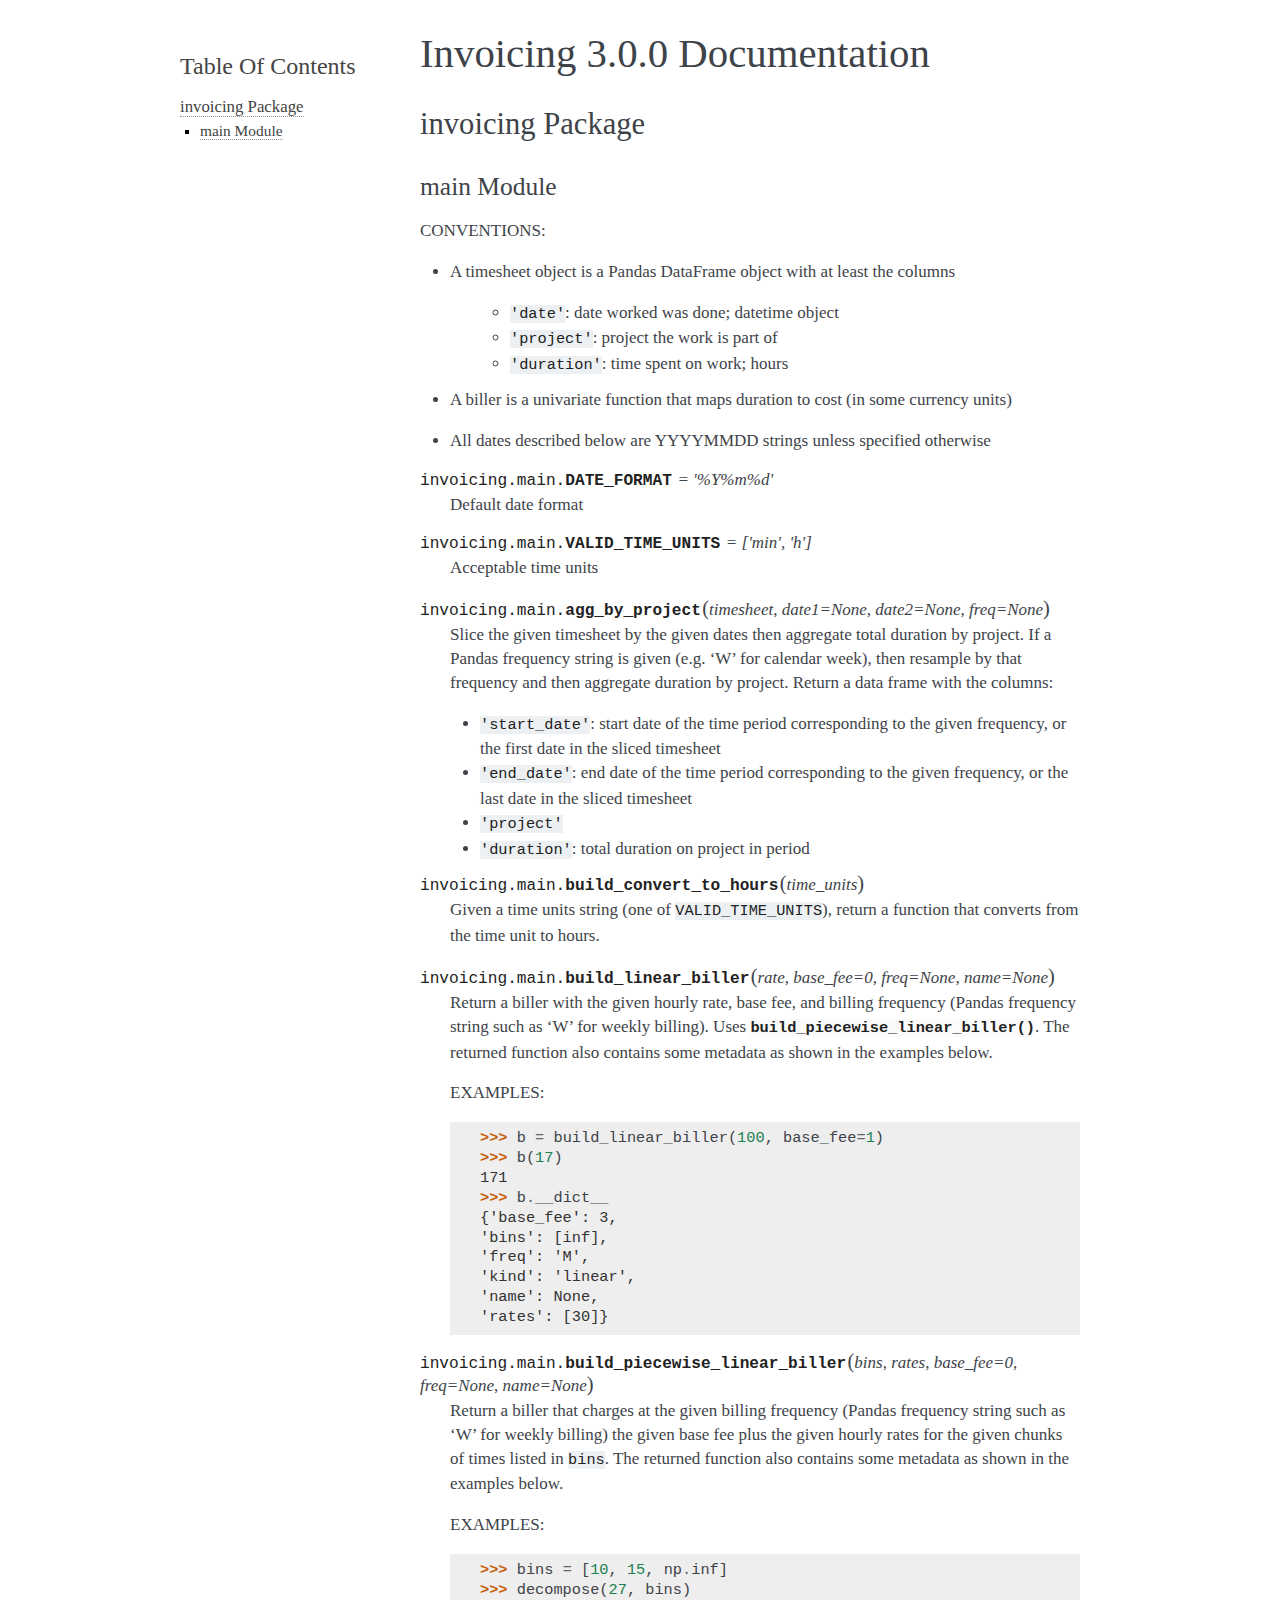
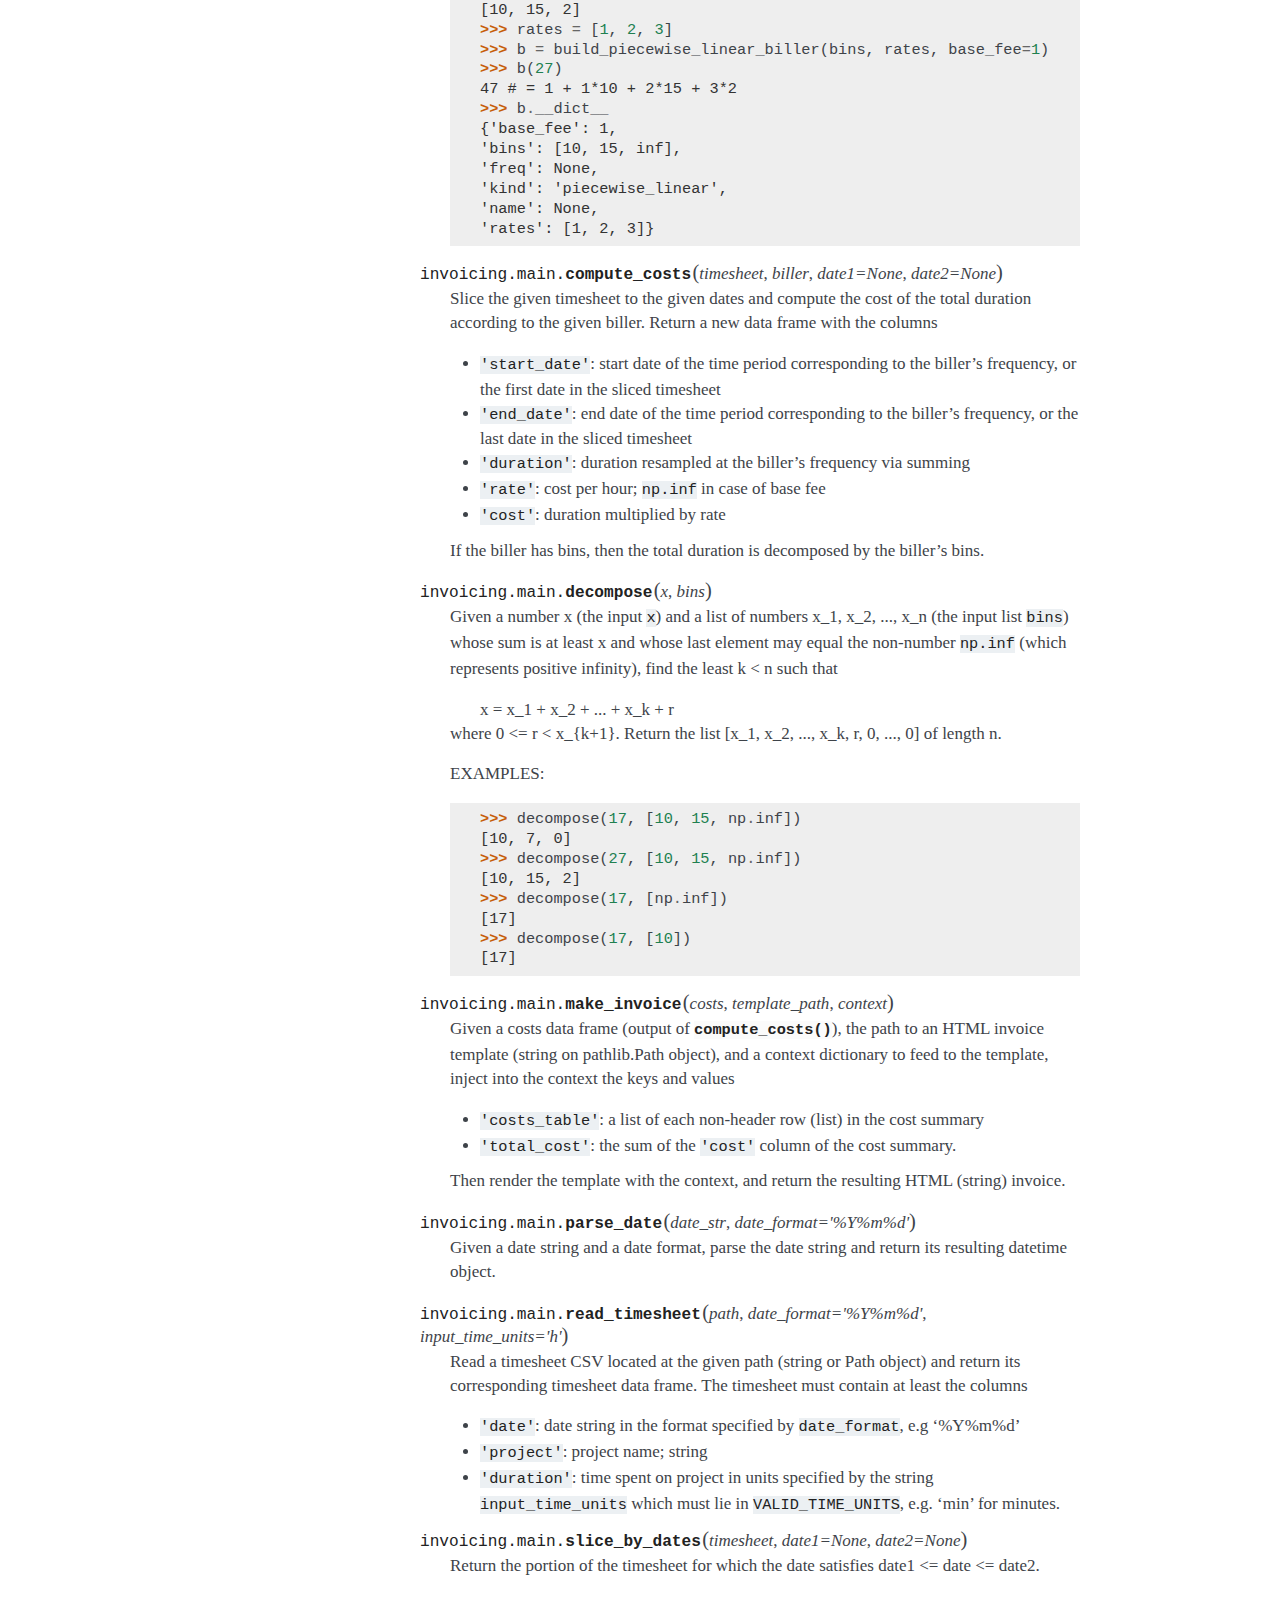
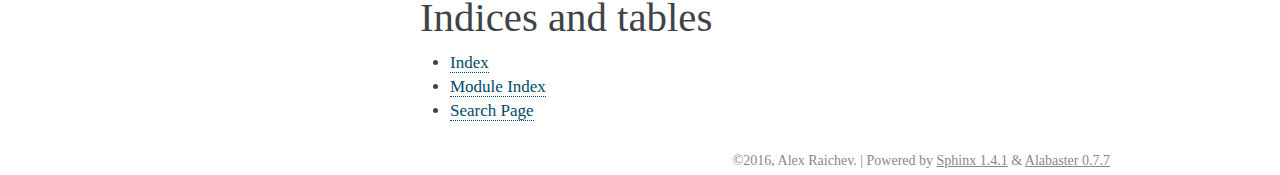
==== docs/_build/singlehtml/index.html @ 2cd6d204 "New release" ====
<!DOCTYPE html PUBLIC "-//W3C//DTD XHTML 1.0 Transitional//EN"
  "http://www.w3.org/TR/xhtml1/DTD/xhtml1-transitional.dtd">


<html xmlns="http://www.w3.org/1999/xhtml">
  <head>
    <meta http-equiv="Content-Type" content="text/html; charset=utf-8" />
    
    <title>Invoicing 3.0.0 documentation</title>
    
    <link rel="stylesheet" href="_static/alabaster.css" type="text/css" />
    <link rel="stylesheet" href="_static/pygments.css" type="text/css" />
    
    <script type="text/javascript">
      var DOCUMENTATION_OPTIONS = {
        URL_ROOT:    './',
        VERSION:     '3.0.0',
        COLLAPSE_INDEX: false,
        FILE_SUFFIX: '.html',
        HAS_SOURCE:  true
      };
    </script>
    <script type="text/javascript" src="_static/jquery.js"></script>
    <script type="text/javascript" src="_static/underscore.js"></script>
    <script type="text/javascript" src="_static/doctools.js"></script>
    <link rel="top" title="None" href="index.html#document-index" />
   
  
  <meta name="viewport" content="width=device-width, initial-scale=0.9, maximum-scale=0.9" />

  </head>
  <body role="document">  

    <div class="document">
      <div class="documentwrapper">
        <div class="bodywrapper">
          <div class="body" role="main">
            
  <div class="section" id="invoicing-release-documentation">
<h1>Invoicing 3.0.0 Documentation<a class="headerlink" href="#invoicing-release-documentation" title="Permalink to this headline">¶</a></h1>
<div class="toctree-wrapper compound">
<span id="document-invoicing"></span><div class="section" id="invoicing-package">
<h2>invoicing Package<a class="headerlink" href="#invoicing-package" title="Permalink to this headline">¶</a></h2>
<div class="section" id="module-invoicing.main">
<span id="main-module"></span><h3>main Module<a class="headerlink" href="#module-invoicing.main" title="Permalink to this headline">¶</a></h3>
<p>CONVENTIONS:</p>
<ul>
<li><p class="first">A timesheet object is a Pandas DataFrame object with at least the columns</p>
<blockquote>
<div><ul class="simple">
<li><code class="docutils literal"><span class="pre">'date'</span></code>: date worked was done; datetime object</li>
<li><code class="docutils literal"><span class="pre">'project'</span></code>: project the work is part of</li>
<li><code class="docutils literal"><span class="pre">'duration'</span></code>: time spent on work; hours</li>
</ul>
</div></blockquote>
</li>
<li><p class="first">A biller is a univariate function that maps duration to cost (in some currency units)</p>
</li>
<li><p class="first">All dates described below are YYYYMMDD strings unless specified otherwise</p>
</li>
</ul>
<dl class="data">
<dt id="invoicing.main.DATE_FORMAT">
<code class="descclassname">invoicing.main.</code><code class="descname">DATE_FORMAT</code><em class="property"> = '%Y%m%d'</em><a class="headerlink" href="#invoicing.main.DATE_FORMAT" title="Permalink to this definition">¶</a></dt>
<dd><p>Default date format</p>
</dd></dl>

<dl class="data">
<dt id="invoicing.main.VALID_TIME_UNITS">
<code class="descclassname">invoicing.main.</code><code class="descname">VALID_TIME_UNITS</code><em class="property"> = ['min', 'h']</em><a class="headerlink" href="#invoicing.main.VALID_TIME_UNITS" title="Permalink to this definition">¶</a></dt>
<dd><p>Acceptable time units</p>
</dd></dl>

<dl class="function">
<dt id="invoicing.main.agg_by_project">
<code class="descclassname">invoicing.main.</code><code class="descname">agg_by_project</code><span class="sig-paren">(</span><em>timesheet</em>, <em>date1=None</em>, <em>date2=None</em>, <em>freq=None</em><span class="sig-paren">)</span><a class="headerlink" href="#invoicing.main.agg_by_project" title="Permalink to this definition">¶</a></dt>
<dd><p>Slice the given timesheet by the given dates then aggregate total
duration by project.
If a Pandas frequency string is given (e.g. &#8216;W&#8217; for calendar week),
then resample by that frequency and then aggregate duration by project.
Return a data frame with the columns:</p>
<ul class="simple">
<li><code class="docutils literal"><span class="pre">'start_date'</span></code>: start date of the time period corresponding to the
given frequency, or the first date in the sliced timesheet</li>
<li><code class="docutils literal"><span class="pre">'end_date'</span></code>: end date of the time period corresponding to the
given frequency, or the last date in the sliced timesheet</li>
<li><code class="docutils literal"><span class="pre">'project'</span></code></li>
<li><code class="docutils literal"><span class="pre">'duration'</span></code>: total duration on project in period</li>
</ul>
</dd></dl>

<dl class="function">
<dt id="invoicing.main.build_convert_to_hours">
<code class="descclassname">invoicing.main.</code><code class="descname">build_convert_to_hours</code><span class="sig-paren">(</span><em>time_units</em><span class="sig-paren">)</span><a class="headerlink" href="#invoicing.main.build_convert_to_hours" title="Permalink to this definition">¶</a></dt>
<dd><p>Given a time units string (one of <code class="docutils literal"><span class="pre">VALID_TIME_UNITS</span></code>),
return a function that converts from the time unit to 
hours.</p>
</dd></dl>

<dl class="function">
<dt id="invoicing.main.build_linear_biller">
<code class="descclassname">invoicing.main.</code><code class="descname">build_linear_biller</code><span class="sig-paren">(</span><em>rate</em>, <em>base_fee=0</em>, <em>freq=None</em>, <em>name=None</em><span class="sig-paren">)</span><a class="headerlink" href="#invoicing.main.build_linear_biller" title="Permalink to this definition">¶</a></dt>
<dd><p>Return a biller with the given hourly rate, base fee, 
and billing frequency 
(Pandas frequency string such as &#8216;W&#8217; for weekly billing).
Uses <a class="reference internal" href="#invoicing.main.build_piecewise_linear_biller" title="invoicing.main.build_piecewise_linear_biller"><code class="xref py py-func docutils literal"><span class="pre">build_piecewise_linear_biller()</span></code></a>.
The returned function also contains some metadata as shown
in the examples below.</p>
<p>EXAMPLES:</p>
<div class="highlight-default"><div class="highlight"><pre><span></span><span class="gp">&gt;&gt;&gt; </span><span class="n">b</span> <span class="o">=</span> <span class="n">build_linear_biller</span><span class="p">(</span><span class="mi">100</span><span class="p">,</span> <span class="n">base_fee</span><span class="o">=</span><span class="mi">1</span><span class="p">)</span>
<span class="gp">&gt;&gt;&gt; </span><span class="n">b</span><span class="p">(</span><span class="mi">17</span><span class="p">)</span>
<span class="go">171</span>
<span class="gp">&gt;&gt;&gt; </span><span class="n">b</span><span class="o">.</span><span class="n">__dict__</span>
<span class="go">{&#39;base_fee&#39;: 3,</span>
<span class="go">&#39;bins&#39;: [inf],</span>
<span class="go">&#39;freq&#39;: &#39;M&#39;,</span>
<span class="go">&#39;kind&#39;: &#39;linear&#39;,</span>
<span class="go">&#39;name&#39;: None,</span>
<span class="go">&#39;rates&#39;: [30]}</span>
</pre></div>
</div>
</dd></dl>

<dl class="function">
<dt id="invoicing.main.build_piecewise_linear_biller">
<code class="descclassname">invoicing.main.</code><code class="descname">build_piecewise_linear_biller</code><span class="sig-paren">(</span><em>bins</em>, <em>rates</em>, <em>base_fee=0</em>, <em>freq=None</em>, <em>name=None</em><span class="sig-paren">)</span><a class="headerlink" href="#invoicing.main.build_piecewise_linear_biller" title="Permalink to this definition">¶</a></dt>
<dd><p>Return a biller that charges at the given billing frequency
(Pandas frequency string such as &#8216;W&#8217; for weekly billing)
the given base fee plus the given hourly rates for the given 
chunks of times listed in <code class="docutils literal"><span class="pre">bins</span></code>.
The returned function also contains some metadata as shown
in the examples below.</p>
<p>EXAMPLES:</p>
<div class="highlight-default"><div class="highlight"><pre><span></span><span class="gp">&gt;&gt;&gt; </span><span class="n">bins</span> <span class="o">=</span> <span class="p">[</span><span class="mi">10</span><span class="p">,</span> <span class="mi">15</span><span class="p">,</span> <span class="n">np</span><span class="o">.</span><span class="n">inf</span><span class="p">]</span>
<span class="gp">&gt;&gt;&gt; </span><span class="n">decompose</span><span class="p">(</span><span class="mi">27</span><span class="p">,</span> <span class="n">bins</span><span class="p">)</span>
<span class="go">[10, 15, 2]</span>
<span class="gp">&gt;&gt;&gt; </span><span class="n">rates</span> <span class="o">=</span> <span class="p">[</span><span class="mi">1</span><span class="p">,</span> <span class="mi">2</span><span class="p">,</span> <span class="mi">3</span><span class="p">]</span>
<span class="gp">&gt;&gt;&gt; </span><span class="n">b</span> <span class="o">=</span> <span class="n">build_piecewise_linear_biller</span><span class="p">(</span><span class="n">bins</span><span class="p">,</span> <span class="n">rates</span><span class="p">,</span> <span class="n">base_fee</span><span class="o">=</span><span class="mi">1</span><span class="p">)</span>
<span class="gp">&gt;&gt;&gt; </span><span class="n">b</span><span class="p">(</span><span class="mi">27</span><span class="p">)</span>
<span class="go">47 # = 1 + 1*10 + 2*15 + 3*2  </span>
<span class="gp">&gt;&gt;&gt; </span><span class="n">b</span><span class="o">.</span><span class="n">__dict__</span>
<span class="go">{&#39;base_fee&#39;: 1,</span>
<span class="go">&#39;bins&#39;: [10, 15, inf],</span>
<span class="go">&#39;freq&#39;: None,</span>
<span class="go">&#39;kind&#39;: &#39;piecewise_linear&#39;,</span>
<span class="go">&#39;name&#39;: None,</span>
<span class="go">&#39;rates&#39;: [1, 2, 3]}</span>
</pre></div>
</div>
</dd></dl>

<dl class="function">
<dt id="invoicing.main.compute_costs">
<code class="descclassname">invoicing.main.</code><code class="descname">compute_costs</code><span class="sig-paren">(</span><em>timesheet</em>, <em>biller</em>, <em>date1=None</em>, <em>date2=None</em><span class="sig-paren">)</span><a class="headerlink" href="#invoicing.main.compute_costs" title="Permalink to this definition">¶</a></dt>
<dd><p>Slice the given timesheet to the given dates and compute
the cost of the total duration according to the given biller.
Return a new data frame with the columns</p>
<ul class="simple">
<li><code class="docutils literal"><span class="pre">'start_date'</span></code>: start date of the time period corresponding to the
biller&#8217;s frequency, or the first date in the sliced timesheet</li>
<li><code class="docutils literal"><span class="pre">'end_date'</span></code>: end date of the time period corresponding to the
biller&#8217;s frequency, or the last date in the sliced timesheet</li>
<li><code class="docutils literal"><span class="pre">'duration'</span></code>: duration resampled at the biller&#8217;s frequency
via summing</li>
<li><code class="docutils literal"><span class="pre">'rate'</span></code>: cost per hour; <code class="docutils literal"><span class="pre">np.inf</span></code> in case of base fee</li>
<li><code class="docutils literal"><span class="pre">'cost'</span></code>: duration multiplied by rate</li>
</ul>
<p>If the biller has bins, then the total duration is decomposed
by the biller&#8217;s bins.</p>
</dd></dl>

<dl class="function">
<dt id="invoicing.main.decompose">
<code class="descclassname">invoicing.main.</code><code class="descname">decompose</code><span class="sig-paren">(</span><em>x</em>, <em>bins</em><span class="sig-paren">)</span><a class="headerlink" href="#invoicing.main.decompose" title="Permalink to this definition">¶</a></dt>
<dd><p>Given a number x (the input <code class="docutils literal"><span class="pre">x</span></code>)
and a list of numbers x_1, x_2, ..., x_n
(the input list <code class="docutils literal"><span class="pre">bins</span></code>) whose sum is at least x and
whose last element may equal the non-number <code class="docutils literal"><span class="pre">np.inf</span></code>
(which represents positive infinity),
find the least k &lt; n such that</p>
<blockquote>
<div>x = x_1 + x_2 + ... + x_k + r</div></blockquote>
<p>where 0 &lt;= r &lt; x_{k+1}.
Return the list [x_1, x_2, ..., x_k, r, 0, ..., 0]
of length n.</p>
<p>EXAMPLES:</p>
<div class="highlight-default"><div class="highlight"><pre><span></span><span class="gp">&gt;&gt;&gt; </span><span class="n">decompose</span><span class="p">(</span><span class="mi">17</span><span class="p">,</span> <span class="p">[</span><span class="mi">10</span><span class="p">,</span> <span class="mi">15</span><span class="p">,</span> <span class="n">np</span><span class="o">.</span><span class="n">inf</span><span class="p">])</span>
<span class="go">[10, 7, 0]</span>
<span class="gp">&gt;&gt;&gt; </span><span class="n">decompose</span><span class="p">(</span><span class="mi">27</span><span class="p">,</span> <span class="p">[</span><span class="mi">10</span><span class="p">,</span> <span class="mi">15</span><span class="p">,</span> <span class="n">np</span><span class="o">.</span><span class="n">inf</span><span class="p">])</span>
<span class="go">[10, 15, 2]</span>
<span class="gp">&gt;&gt;&gt; </span><span class="n">decompose</span><span class="p">(</span><span class="mi">17</span><span class="p">,</span> <span class="p">[</span><span class="n">np</span><span class="o">.</span><span class="n">inf</span><span class="p">])</span>
<span class="go">[17]</span>
<span class="gp">&gt;&gt;&gt; </span><span class="n">decompose</span><span class="p">(</span><span class="mi">17</span><span class="p">,</span> <span class="p">[</span><span class="mi">10</span><span class="p">])</span>
<span class="go">[17]</span>
</pre></div>
</div>
</dd></dl>

<dl class="function">
<dt id="invoicing.main.make_invoice">
<code class="descclassname">invoicing.main.</code><code class="descname">make_invoice</code><span class="sig-paren">(</span><em>costs</em>, <em>template_path</em>, <em>context</em><span class="sig-paren">)</span><a class="headerlink" href="#invoicing.main.make_invoice" title="Permalink to this definition">¶</a></dt>
<dd><p>Given a costs data frame (output of <a class="reference internal" href="#invoicing.main.compute_costs" title="invoicing.main.compute_costs"><code class="xref py py-func docutils literal"><span class="pre">compute_costs()</span></code></a>),
the path to an HTML invoice template (string on pathlib.Path object), 
and a context dictionary to feed to the template,
inject into the context the keys and values</p>
<ul class="simple">
<li><code class="docutils literal"><span class="pre">'costs_table'</span></code>: a list of each non-header row (list)
in the cost summary</li>
<li><code class="docutils literal"><span class="pre">'total_cost'</span></code>: the sum of the <code class="docutils literal"><span class="pre">'cost'</span></code> column of the 
cost summary.</li>
</ul>
<p>Then render the template with the context, and 
return the resulting HTML (string) invoice.</p>
</dd></dl>

<dl class="function">
<dt id="invoicing.main.parse_date">
<code class="descclassname">invoicing.main.</code><code class="descname">parse_date</code><span class="sig-paren">(</span><em>date_str</em>, <em>date_format='%Y%m%d'</em><span class="sig-paren">)</span><a class="headerlink" href="#invoicing.main.parse_date" title="Permalink to this definition">¶</a></dt>
<dd><p>Given a date string and a date format, 
parse the date string and return its 
resulting datetime object.</p>
</dd></dl>

<dl class="function">
<dt id="invoicing.main.read_timesheet">
<code class="descclassname">invoicing.main.</code><code class="descname">read_timesheet</code><span class="sig-paren">(</span><em>path</em>, <em>date_format='%Y%m%d'</em>, <em>input_time_units='h'</em><span class="sig-paren">)</span><a class="headerlink" href="#invoicing.main.read_timesheet" title="Permalink to this definition">¶</a></dt>
<dd><p>Read a timesheet CSV located at the given path (string or Path object)
and return its corresponding timesheet data frame.
The timesheet must contain at least the columns</p>
<ul class="simple">
<li><code class="docutils literal"><span class="pre">'date'</span></code>: date string in the format specified by <code class="docutils literal"><span class="pre">date_format</span></code>, 
e.g &#8216;%Y%m%d&#8217;</li>
<li><code class="docutils literal"><span class="pre">'project'</span></code>: project name; string</li>
<li><code class="docutils literal"><span class="pre">'duration'</span></code>: time spent on project in units specified by
the string <code class="docutils literal"><span class="pre">input_time_units</span></code> which must lie in <code class="docutils literal"><span class="pre">VALID_TIME_UNITS</span></code>,
e.g. &#8216;min&#8217; for minutes.</li>
</ul>
</dd></dl>

<dl class="function">
<dt id="invoicing.main.slice_by_dates">
<code class="descclassname">invoicing.main.</code><code class="descname">slice_by_dates</code><span class="sig-paren">(</span><em>timesheet</em>, <em>date1=None</em>, <em>date2=None</em><span class="sig-paren">)</span><a class="headerlink" href="#invoicing.main.slice_by_dates" title="Permalink to this definition">¶</a></dt>
<dd><p>Return the portion of the timesheet for which the date satisfies
date1 &lt;= date &lt;= date2.</p>
</dd></dl>

</div>
</div>
</div>
</div>
<div class="section" id="indices-and-tables">
<h1>Indices and tables<a class="headerlink" href="#indices-and-tables" title="Permalink to this headline">¶</a></h1>
<ul class="simple">
<li><a class="reference internal" href="genindex.html"><span class="std std-ref">Index</span></a></li>
<li><a class="reference internal" href="py-modindex.html"><span class="std std-ref">Module Index</span></a></li>
<li><a class="reference internal" href="search.html"><span class="std std-ref">Search Page</span></a></li>
</ul>
</div>


          </div>
        </div>
      </div>
      <div class="sphinxsidebar" role="navigation" aria-label="main navigation">
        <div class="sphinxsidebarwrapper">
  <h3><a href="index.html#document-index">Table Of Contents</a></h3>
  <ul>
<li class="toctree-l1"><a class="reference internal" href="index.html#document-invoicing">invoicing Package</a><ul>
<li class="toctree-l2"><a class="reference internal" href="index.html#module-invoicing.main">main Module</a></li>
</ul>
</li>
</ul>
<div class="relations">
<h3>Related Topics</h3>
<ul>
  <li><a href="index.html#document-index">Documentation overview</a><ul>
  </ul></li>
</ul>
</div>
        </div>
      </div>
      <div class="clearer"></div>
    </div>
    <div class="footer">
      &copy;2016, Alex Raichev.
      
      |
      Powered by <a href="http://sphinx-doc.org/">Sphinx 1.4.1</a>
      &amp; <a href="https://github.com/bitprophet/alabaster">Alabaster 0.7.7</a>
      
    </div>

    

    
  </body>
</html>
---- docs/_build/singlehtml/_static/alabaster.css ----
@import url("basic.css");

/* -- page layout ----------------------------------------------------------- */

body {
    font-family: 'goudy old style', 'minion pro', 'bell mt', Georgia, 'Hiragino Mincho Pro', serif;
    font-size: 17px;
    background-color: white;
    color: #000;
    margin: 0;
    padding: 0;
}

div.document {
    width: 940px;
    margin: 30px auto 0 auto;
}

div.documentwrapper {
    float: left;
    width: 100%;
}

div.bodywrapper {
    margin: 0 0 0 220px;
}

div.sphinxsidebar {
    width: 220px;
}

hr {
    border: 1px solid #B1B4B6;
}

div.body {
    background-color: #ffffff;
    color: #3E4349;
    padding: 0 30px 0 30px;
}

div.body > .section {
    text-align: left;
}

div.footer {
    width: 940px;
    margin: 20px auto 30px auto;
    font-size: 14px;
    color: #888;
    text-align: right;
}

div.footer a {
    color: #888;
}


div.relations {
    display: none;
}


div.sphinxsidebar a {
    color: #444;
    text-decoration: none;
    border-bottom: 1px dotted #999;
}

div.sphinxsidebar a:hover {
    border-bottom: 1px solid #999;
}

div.sphinxsidebar {
    font-size: 14px;
    line-height: 1.5;
}

div.sphinxsidebarwrapper {
    padding: 18px 10px;
}

div.sphinxsidebarwrapper p.logo {
    padding: 0;
    margin: -10px 0 0 0px;
    text-align: center;
}

div.sphinxsidebarwrapper h1.logo {
    margin-top: -10px;
    text-align: center;
    margin-bottom: 5px;
    text-align: left;
}

div.sphinxsidebarwrapper h1.logo-name {
    margin-top: 0px;
}

div.sphinxsidebarwrapper p.blurb {
    margin-top: 0;
    font-style: normal;
}

div.sphinxsidebar h3,
div.sphinxsidebar h4 {
    font-family: 'Garamond', 'Georgia', serif;
    color: #444;
    font-size: 24px;
    font-weight: normal;
    margin: 0 0 5px 0;
    padding: 0;
}

div.sphinxsidebar h4 {
    font-size: 20px;
}

div.sphinxsidebar h3 a {
    color: #444;
}

div.sphinxsidebar p.logo a,
div.sphinxsidebar h3 a,
div.sphinxsidebar p.logo a:hover,
div.sphinxsidebar h3 a:hover {
    border: none;
}

div.sphinxsidebar p {
    color: #555;
    margin: 10px 0;
}

div.sphinxsidebar ul {
    margin: 10px 0;
    padding: 0;
    color: #000;
}

div.sphinxsidebar ul li.toctree-l1 > a {
    font-size: 120%;
}

div.sphinxsidebar ul li.toctree-l2 > a {
    font-size: 110%;
}

div.sphinxsidebar input {
    border: 1px solid #CCC;
    font-family: 'goudy old style', 'minion pro', 'bell mt', Georgia, 'Hiragino Mincho Pro', serif;
    font-size: 1em;
}

div.sphinxsidebar hr {
    border: none;
    height: 1px;
    color: #AAA;
    background: #AAA;

    text-align: left;
    margin-left: 0;
    width: 50%;
}

/* -- body styles ----------------------------------------------------------- */

a {
    color: #004B6B;
    text-decoration: underline;
}

a:hover {
    color: #6D4100;
    text-decoration: underline;
}

div.body h1,
div.body h2,
div.body h3,
div.body h4,
div.body h5,
div.body h6 {
    font-family: 'Garamond', 'Georgia', serif;
    font-weight: normal;
    margin: 30px 0px 10px 0px;
    padding: 0;
}

div.body h1 { margin-top: 0; padding-top: 0; font-size: 240%; }
div.body h2 { font-size: 180%; }
div.body h3 { font-size: 150%; }
div.body h4 { font-size: 130%; }
div.body h5 { font-size: 100%; }
div.body h6 { font-size: 100%; }

a.headerlink {
    color: #DDD;
    padding: 0 4px;
    text-decoration: none;
}

a.headerlink:hover {
    color: #444;
    background: #EAEAEA;
}

div.body p, div.body dd, div.body li {
    line-height: 1.4em;
}

div.admonition {
    margin: 20px 0px;
    padding: 10px 30px;
    background-color: #FCC;
    border: 1px solid #FAA;
}

div.admonition tt.xref, div.admonition a tt {
    border-bottom: 1px solid #fafafa;
}

dd div.admonition {
    margin-left: -60px;
    padding-left: 60px;
}

div.admonition p.admonition-title {
    font-family: 'Garamond', 'Georgia', serif;
    font-weight: normal;
    font-size: 24px;
    margin: 0 0 10px 0;
    padding: 0;
    line-height: 1;
}

div.admonition p.last {
    margin-bottom: 0;
}

div.highlight {
    background-color: white;
}

dt:target, .highlight {
    background: #FAF3E8;
}

div.note {
    background-color: #EEE;
    border: 1px solid #CCC;
}

div.seealso {
    background-color: #EEE;
    border: 1px solid #CCC;
}

div.topic {
    background-color: #eee;
}

p.admonition-title {
    display: inline;
}

p.admonition-title:after {
    content: ":";
}

pre, tt, code {
    font-family: 'Consolas', 'Menlo', 'Deja Vu Sans Mono', 'Bitstream Vera Sans Mono', monospace;
    font-size: 0.9em;
}

.hll {
    background-color: #FFC;
    margin: 0 -12px;
    padding: 0 12px;
    display: block;
}

img.screenshot {
}

tt.descname, tt.descclassname, code.descname, code.descclassname {
    font-size: 0.95em;
}

tt.descname, code.descname {
    padding-right: 0.08em;
}

img.screenshot {
    -moz-box-shadow: 2px 2px 4px #eee;
    -webkit-box-shadow: 2px 2px 4px #eee;
    box-shadow: 2px 2px 4px #eee;
}

table.docutils {
    border: 1px solid #888;
    -moz-box-shadow: 2px 2px 4px #eee;
    -webkit-box-shadow: 2px 2px 4px #eee;
    box-shadow: 2px 2px 4px #eee;
}

table.docutils td, table.docutils th {
    border: 1px solid #888;
    padding: 0.25em 0.7em;
}

table.field-list, table.footnote {
    border: none;
    -moz-box-shadow: none;
    -webkit-box-shadow: none;
    box-shadow: none;
}

table.footnote {
    margin: 15px 0;
    width: 100%;
    border: 1px solid #EEE;
    background: #FDFDFD;
    font-size: 0.9em;
}

table.footnote + table.footnote {
    margin-top: -15px;
    border-top: none;
}

table.field-list th {
    padding: 0 0.8em 0 0;
}

table.field-list td {
    padding: 0;
}

table.field-list p {
    margin-bottom: 0.8em;
}

table.footnote td.label {
    width: 0px;
    padding: 0.3em 0 0.3em 0.5em;
}

table.footnote td {
    padding: 0.3em 0.5em;
}

dl {
    margin: 0;
    padding: 0;
}

dl dd {
    margin-left: 30px;
}

blockquote {
    margin: 0 0 0 30px;
    padding: 0;
}

ul, ol {
    margin: 10px 0 10px 30px;
    padding: 0;
}

pre {
    background: #EEE;
    padding: 7px 30px;
    margin: 15px 0px;
    line-height: 1.3em;
}

dl pre, blockquote pre, li pre {
    margin-left: 0;
    padding-left: 30px;
}

dl dl pre {
    margin-left: -90px;
    padding-left: 90px;
}

tt, code {
    background-color: #ecf0f3;
    color: #222;
    /* padding: 1px 2px; */
}

tt.xref, code.xref, a tt {
    background-color: #FBFBFB;
    border-bottom: 1px solid white;
}

a.reference {
    text-decoration: none;
    border-bottom: 1px dotted #004B6B;
}

a.reference:hover {
    border-bottom: 1px solid #6D4100;
}

a.footnote-reference {
    text-decoration: none;
    font-size: 0.7em;
    vertical-align: top;
    border-bottom: 1px dotted #004B6B;
}

a.footnote-reference:hover {
    border-bottom: 1px solid #6D4100;
}

a:hover tt, a:hover code {
    background: #EEE;
}


@media screen and (max-width: 870px) {

    div.sphinxsidebar {
    	display: none;
    }

    div.document {
       width: 100%;

    }

    div.documentwrapper {
    	margin-left: 0;
    	margin-top: 0;
    	margin-right: 0;
    	margin-bottom: 0;
    }

    div.bodywrapper {
    	margin-top: 0;
    	margin-right: 0;
    	margin-bottom: 0;
    	margin-left: 0;
    }

    ul {
    	margin-left: 0;
    }

    .document {
    	width: auto;
    }

    .footer {
    	width: auto;
    }

    .bodywrapper {
    	margin: 0;
    }

    .footer {
    	width: auto;
    }

    .github {
        display: none;
    }



}



@media screen and (max-width: 875px) {

    body {
        margin: 0;
        padding: 20px 30px;
    }

    div.documentwrapper {
        float: none;
        background: white;
    }

    div.sphinxsidebar {
        display: block;
        float: none;
        width: 102.5%;
        margin: 50px -30px -20px -30px;
        padding: 10px 20px;
        background: #333;
        color: #FFF;
    }

    div.sphinxsidebar h3, div.sphinxsidebar h4, div.sphinxsidebar p,
    div.sphinxsidebar h3 a {
        color: white;
    }

    div.sphinxsidebar a {
        color: #AAA;
    }

    div.sphinxsidebar p.logo {
        display: none;
    }

    div.document {
        width: 100%;
        margin: 0;
    }

    div.footer {
        display: none;
    }

    div.bodywrapper {
        margin: 0;
    }

    div.body {
        min-height: 0;
        padding: 0;
    }

    .rtd_doc_footer {
        display: none;
    }

    .document {
        width: auto;
    }

    .footer {
        width: auto;
    }

    .footer {
        width: auto;
    }

    .github {
        display: none;
    }
}


/* misc. */

.revsys-inline {
    display: none!important;
}

/* Make nested-list/multi-paragraph items look better in Releases changelog
 * pages. Without this, docutils' magical list fuckery causes inconsistent
 * formatting between different release sub-lists.
 */
div#changelog > div.section > ul > li > p:only-child {
    margin-bottom: 0;
}

/* Hide fugly table cell borders in ..bibliography:: directive output */
table.docutils.citation, table.docutils.citation td, table.docutils.citation th {
  border: none;
  /* Below needed in some edge cases; if not applied, bottom shadows appear */
  -moz-box-shadow: none;
  -webkit-box-shadow: none;
  box-shadow: none;
}
---- docs/_build/singlehtml/_static/pygments.css ----
.highlight .hll { background-color: #ffffcc }
.highlight  { background: #eeffcc; }
.highlight .c { color: #408090; font-style: italic } /* Comment */
.highlight .err { border: 1px solid #FF0000 } /* Error */
.highlight .k { color: #007020; font-weight: bold } /* Keyword */
.highlight .o { color: #666666 } /* Operator */
.highlight .ch { color: #408090; font-style: italic } /* Comment.Hashbang */
.highlight .cm { color: #408090; font-style: italic } /* Comment.Multiline */
.highlight .cp { color: #007020 } /* Comment.Preproc */
.highlight .cpf { color: #408090; font-style: italic } /* Comment.PreprocFile */
.highlight .c1 { color: #408090; font-style: italic } /* Comment.Single */
.highlight .cs { color: #408090; background-color: #fff0f0 } /* Comment.Special */
.highlight .gd { color: #A00000 } /* Generic.Deleted */
.highlight .ge { font-style: italic } /* Generic.Emph */
.highlight .gr { color: #FF0000 } /* Generic.Error */
.highlight .gh { color: #000080; font-weight: bold } /* Generic.Heading */
.highlight .gi { color: #00A000 } /* Generic.Inserted */
.highlight .go { color: #333333 } /* Generic.Output */
.highlight .gp { color: #c65d09; font-weight: bold } /* Generic.Prompt */
.highlight .gs { font-weight: bold } /* Generic.Strong */
.highlight .gu { color: #800080; font-weight: bold } /* Generic.Subheading */
.highlight .gt { color: #0044DD } /* Generic.Traceback */
.highlight .kc { color: #007020; font-weight: bold } /* Keyword.Constant */
.highlight .kd { color: #007020; font-weight: bold } /* Keyword.Declaration */
.highlight .kn { color: #007020; font-weight: bold } /* Keyword.Namespace */
.highlight .kp { color: #007020 } /* Keyword.Pseudo */
.highlight .kr { color: #007020; font-weight: bold } /* Keyword.Reserved */
.highlight .kt { color: #902000 } /* Keyword.Type */
.highlight .m { color: #208050 } /* Literal.Number */
.highlight .s { color: #4070a0 } /* Literal.String */
.highlight .na { color: #4070a0 } /* Name.Attribute */
.highlight .nb { color: #007020 } /* Name.Builtin */
.highlight .nc { color: #0e84b5; font-weight: bold } /* Name.Class */
.highlight .no { color: #60add5 } /* Name.Constant */
.highlight .nd { color: #555555; font-weight: bold } /* Name.Decorator */
.highlight .ni { color: #d55537; font-weight: bold } /* Name.Entity */
.highlight .ne { color: #007020 } /* Name.Exception */
.highlight .nf { color: #06287e } /* Name.Function */
.highlight .nl { color: #002070; font-weight: bold } /* Name.Label */
.highlight .nn { color: #0e84b5; font-weight: bold } /* Name.Namespace */
.highlight .nt { color: #062873; font-weight: bold } /* Name.Tag */
.highlight .nv { color: #bb60d5 } /* Name.Variable */
.highlight .ow { color: #007020; font-weight: bold } /* Operator.Word */
.highlight .w { color: #bbbbbb } /* Text.Whitespace */
.highlight .mb { color: #208050 } /* Literal.Number.Bin */
.highlight .mf { color: #208050 } /* Literal.Number.Float */
.highlight .mh { color: #208050 } /* Literal.Number.Hex */
.highlight .mi { color: #208050 } /* Literal.Number.Integer */
.highlight .mo { color: #208050 } /* Literal.Number.Oct */
.highlight .sb { color: #4070a0 } /* Literal.String.Backtick */
.highlight .sc { color: #4070a0 } /* Literal.String.Char */
.highlight .sd { color: #4070a0; font-style: italic } /* Literal.String.Doc */
.highlight .s2 { color: #4070a0 } /* Literal.String.Double */
.highlight .se { color: #4070a0; font-weight: bold } /* Literal.String.Escape */
.highlight .sh { color: #4070a0 } /* Literal.String.Heredoc */
.highlight .si { color: #70a0d0; font-style: italic } /* Literal.String.Interpol */
.highlight .sx { color: #c65d09 } /* Literal.String.Other */
.highlight .sr { color: #235388 } /* Literal.String.Regex */
.highlight .s1 { color: #4070a0 } /* Literal.String.Single */
.highlight .ss { color: #517918 } /* Literal.String.Symbol */
.highlight .bp { color: #007020 } /* Name.Builtin.Pseudo */
.highlight .vc { color: #bb60d5 } /* Name.Variable.Class */
.highlight .vg { color: #bb60d5 } /* Name.Variable.Global */
.highlight .vi { color: #bb60d5 } /* Name.Variable.Instance */
.highlight .il { color: #208050 } /* Literal.Number.Integer.Long */
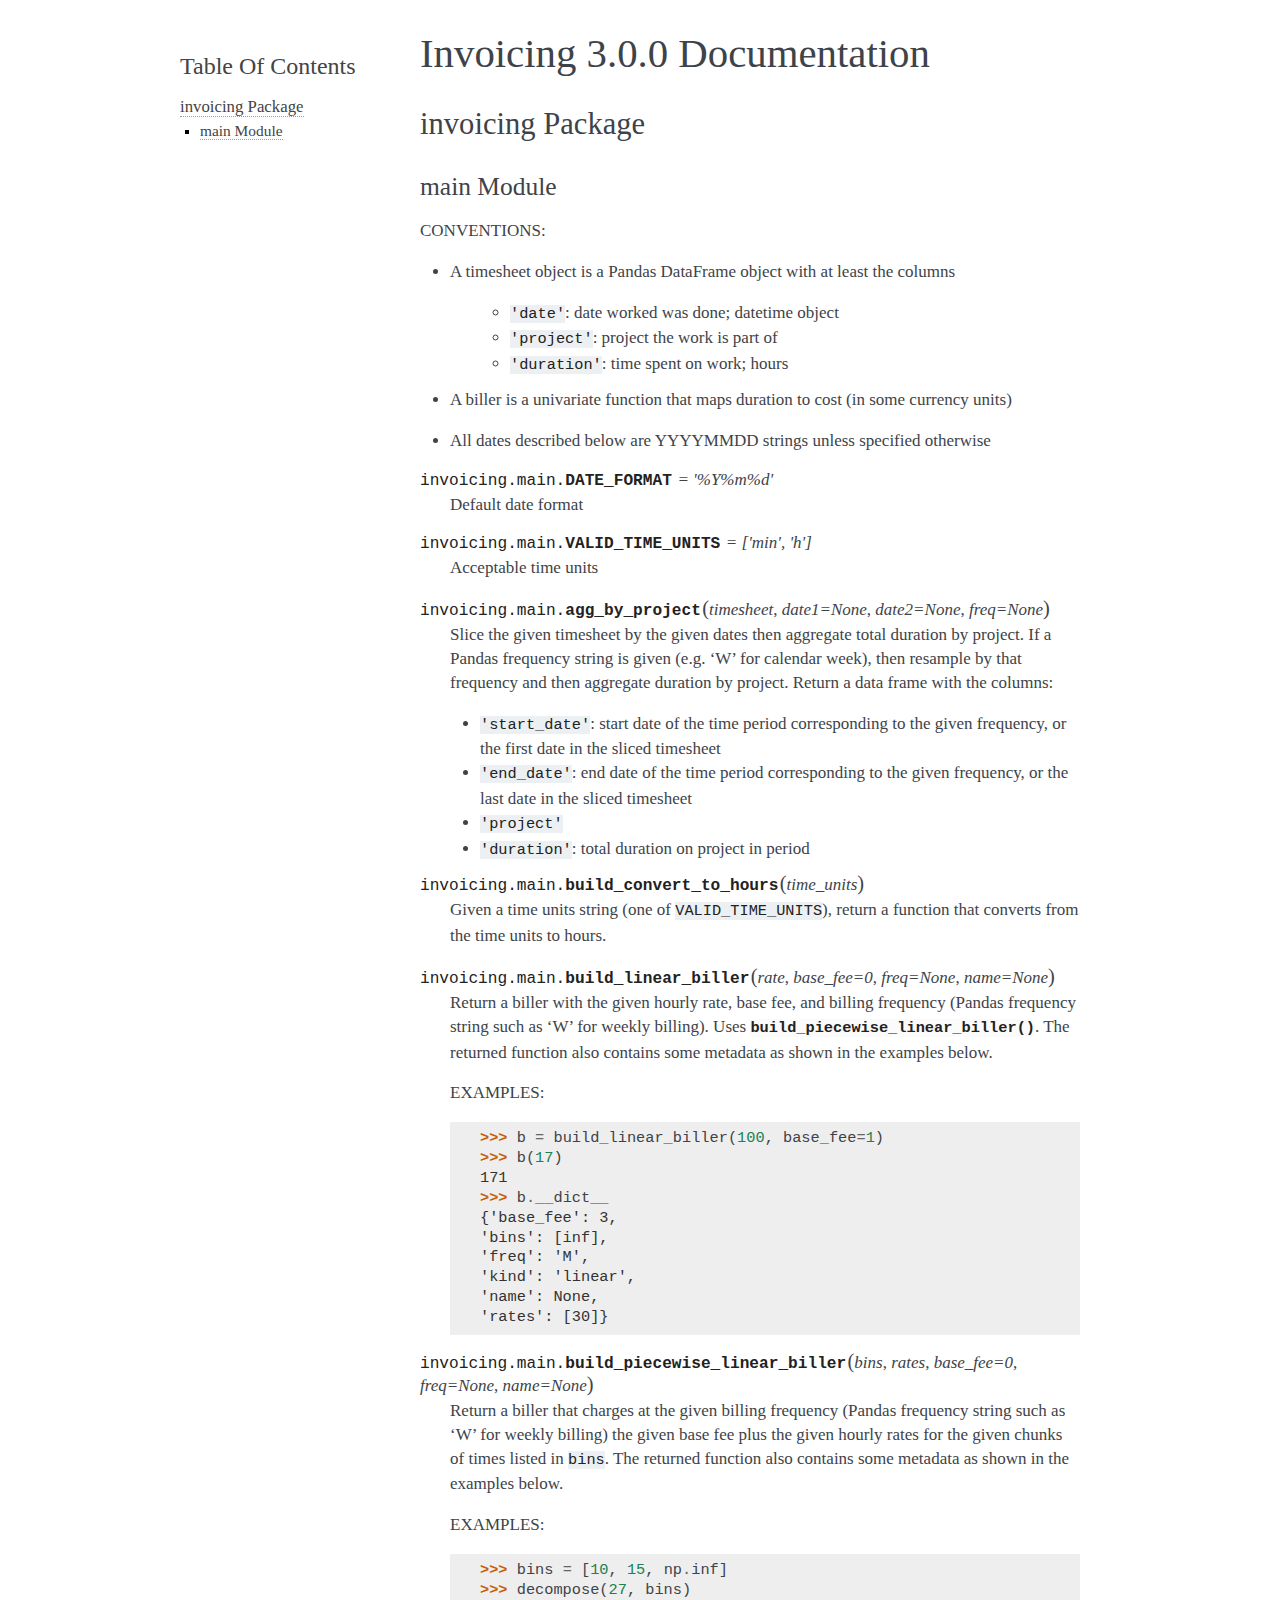
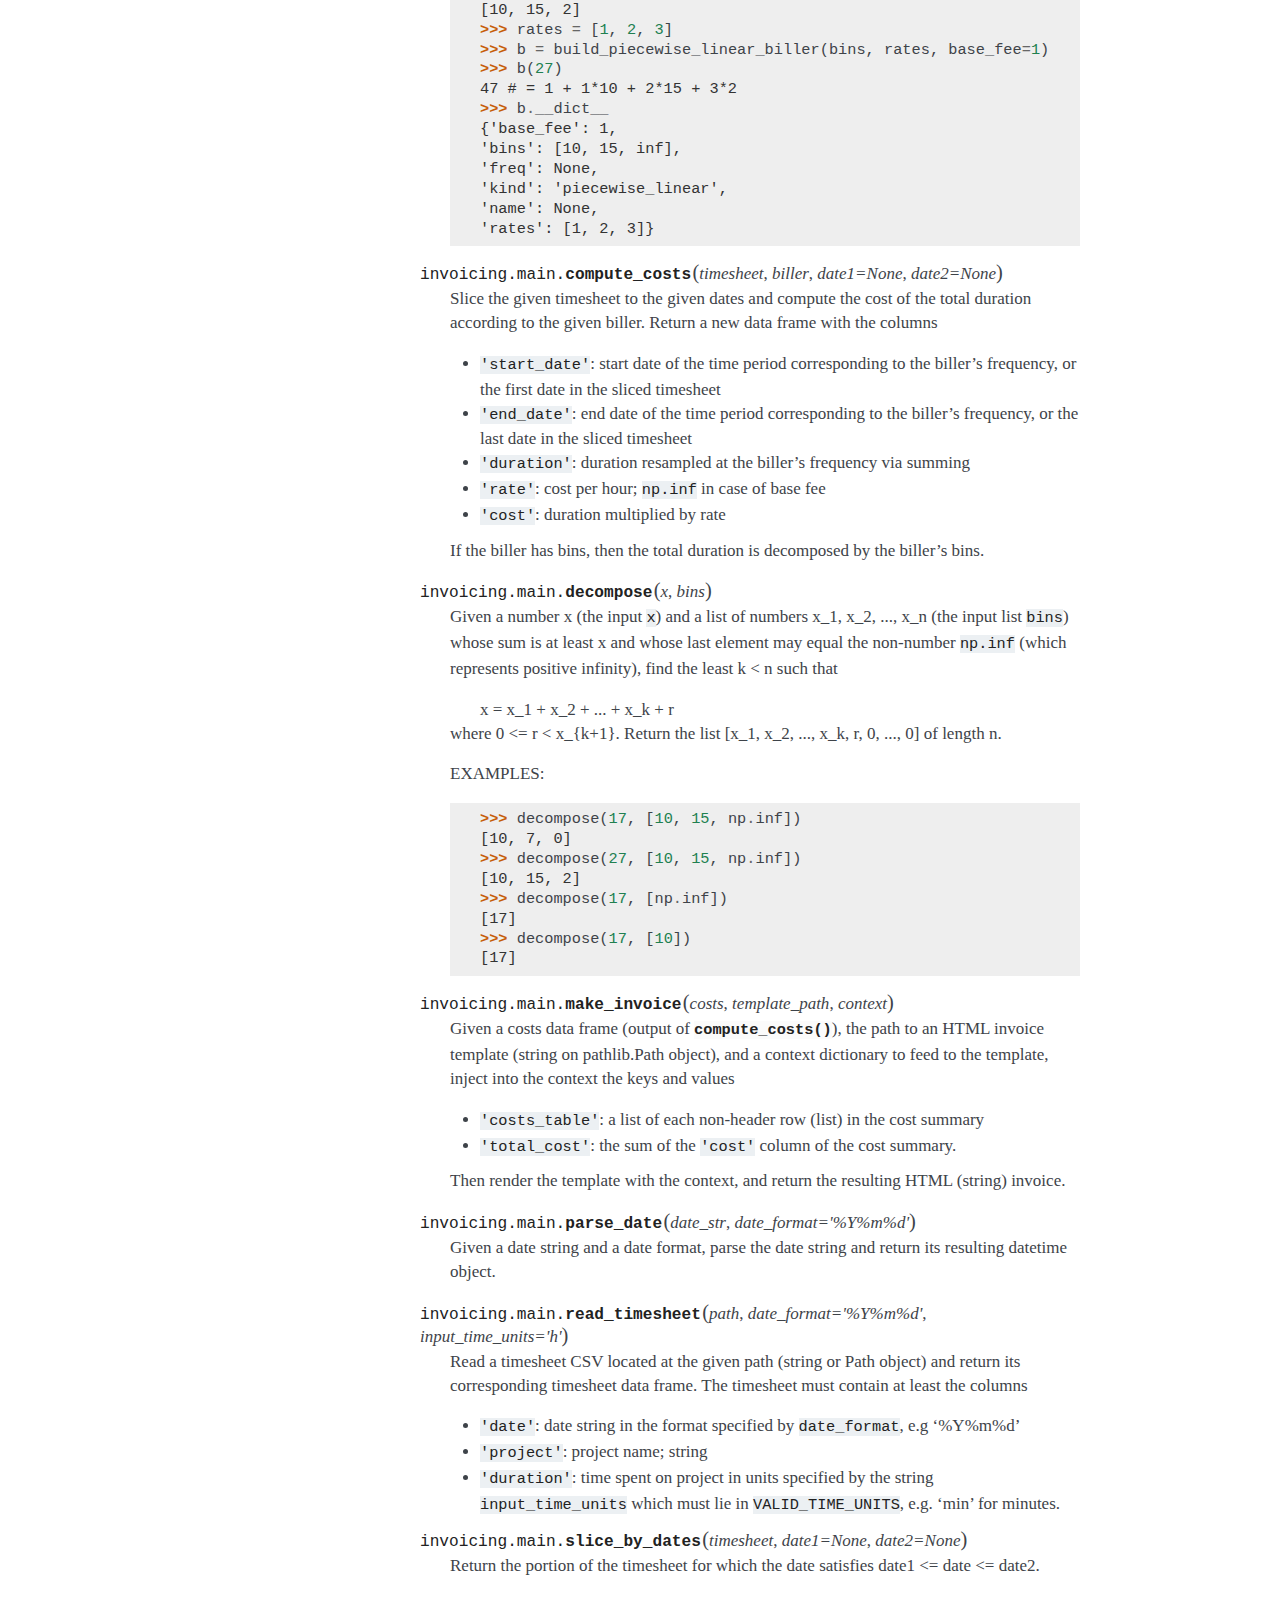
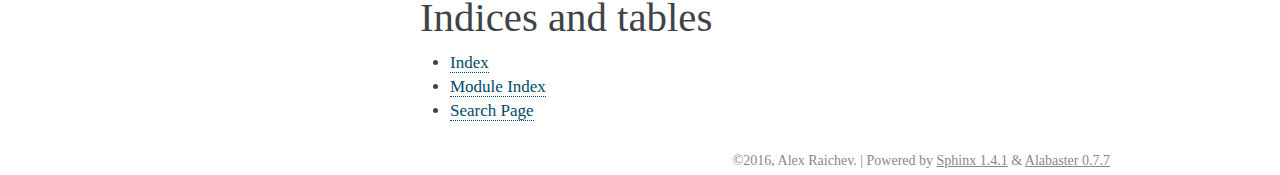
==== commit bc785a34: "New release" ====
--- a/docs/_build/singlehtml/index.html
+++ b/docs/_build/singlehtml/index.html
@@ -93,7 +93,7 @@
 <dt id="invoicing.main.build_convert_to_hours">
 <code class="descclassname">invoicing.main.</code><code class="descname">build_convert_to_hours</code><span class="sig-paren">(</span><em>time_units</em><span class="sig-paren">)</span><a class="headerlink" href="#invoicing.main.build_convert_to_hours" title="Permalink to this definition">¶</a></dt>
 <dd><p>Given a time units string (one of <code class="docutils literal"><span class="pre">VALID_TIME_UNITS</span></code>),
-return a function that converts from the time unit to 
+return a function that converts from the time units to 
 hours.</p>
 </dd></dl>
 
